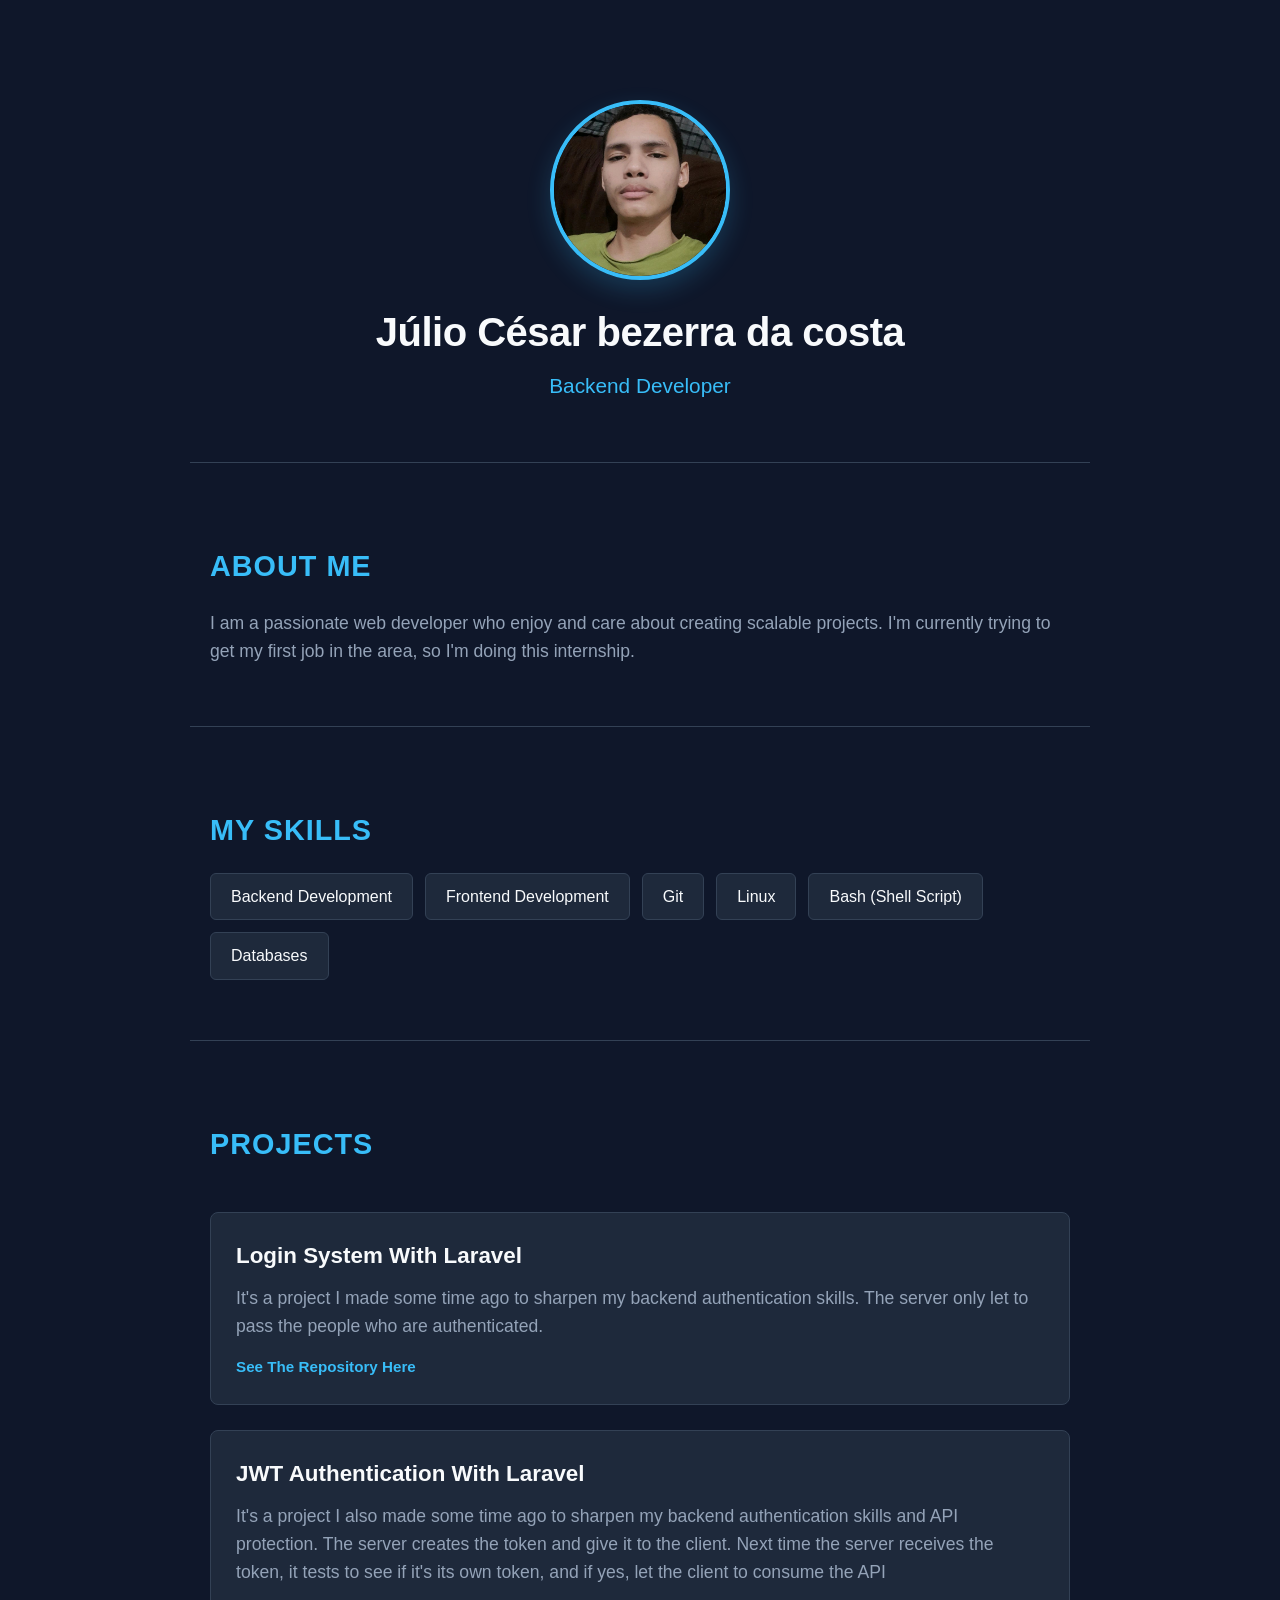
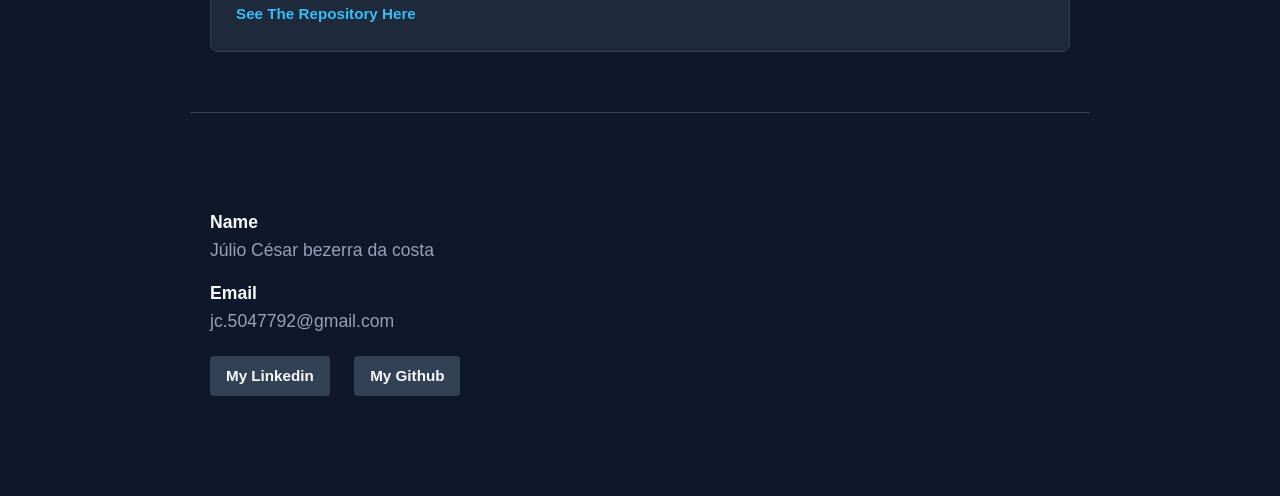
==== index.html @ 9d614a07 "changed" ====
<html>
    <head>

	<title>Personal Portfolio</title>

	<link rel="stylesheet" href="/styles/index.css">

    </head>

    <body>

	<section id="profile">

	    <img src="/images/profilePhoto.jpg" alt="Profile Photo">

	    <h1>Júlio César bezerra da costa</h1>

	    <h2>Backend Developer</h2>

	</section>

	<section id="about_me">

	    <h3>About Me</h3>

	    <p>I am a passionate web developer who enjoy and care about creating scalable projects. I'm currently trying to get my first job in the area, so I'm doing this internship.</p>

	</section>

	<section id="skills">

	    <h3>My Skills</h3>

	    <ul>

		<li>Backend Development</li>

		<li>Frontend Development</li>

		<li>Git</li>

		<li>Linux</li>

		<li>Bash (Shell Script)</li>

		<li>Databases</li>

	    </ul>

	</section>

	<section id="projects">

	    <h3>Projects</h3>

	    <div>

		<h4>Login System With Laravel</h4>

		<p>It's a project I made some time ago to sharpen my backend authentication skills. The server only let to pass the people who are authenticated.</p>

		<a href="https://github.com/PoxaNit/laravel-login-system">See The Repository Here</a>

	    </div>

	    <div>

		<h4>JWT Authentication With Laravel</h4>

		<p>It's a project I also made some time ago to sharpen my backend authentication skills and API protection. The server creates the token and give it to the client. Next time the server receives the token, it tests to see if it's its own token, and if yes, let the client to consume the API</p>

		<a href="https://github.com/PoxaNit/Laravel-JWT-Authentication">See The Repository Here</a>

	    </div>

	</section>

	<section id="contacts">

	    <h4>Name</h4>
	    <p>Júlio César bezerra da costa</p>

	    <h4>Email</h4>
	    <p>jc.5047792@gmail.com</p>

	    <a href="https://www.linkedin.com/in/julio-cesar-bezerra-da-costa-1a3975312">My Linkedin</a>
	    
	    <a href="https://github.com/PoxaNit">My Github</a>

	</section>

    </body>

</html>
---- styles/index.css ----
/* ==========================================================================
   1. CONFIGURAÇÕES GERAIS E VARIÁVEIS
   ========================================================================== */
:root {
    --bg-primary: #0f172a;       /* Azul escuro profundo */
    --bg-secondary: #1e293b;     /* Azul escuro para cartões/seções */
    --accent-color: #38bdf8;     /* Ciano para links e destaques */
    --text-main: #f8fafc;        /* Branco suave para textos principais */
    --text-muted: #94a3b8;       /* Cinza para textos secundários */
    --font-family: 'Segoe UI', Tahoma, Geneva, Verdana, sans-serif;
    --max-width: 900px;
}

* {
    margin: 0;
    padding: 0;
    box-sizing: border-box;
}

html {
    scroll-behavior: smooth; /* Requisito: Rolagem suave entre seções */
    font-family: var(--font-family);
    background-color: var(--bg-primary);
    color: var(--text-main);
    line-height: 1.6;
}

body {
    padding: 20px;
    display: flex;
    flex-direction: column;
    align-items: center;
}

section {
    width: 100%;
    max-width: var(--max-width);
    padding: 60px 20px;
    margin-bottom: 20px;
    border-bottom: 1px solid #334155;
}

section:last-of-type {
    border-bottom: none;
}

h3 {
    font-size: 1.8rem;
    color: var(--accent-color);
    margin-bottom: 20px;
    text-transform: uppercase;
    letter-spacing: 1px;
}

p {
    color: var(--text-muted);
    font-size: 1.1rem;
}

/* ==========================================================================
   2. SEÇÃO DE PERFIL (#profile)
   ========================================================================== */
#profile {
    text-align: center;
    padding-top: 80px;
}

#profile img {
    width: 180px;
    height: 180px;
    border-radius: 50%;
    object-fit: cover;
    border: 4px solid var(--accent-color);
    margin-bottom: 20px;
    box-shadow: 0 10px 25px rgba(56, 189, 248, 0.2);
}

#profile h1 {
    font-size: 2.5rem;
    margin-bottom: 5px;
    letter-spacing: -0.5px;
}

#profile h2 {
    font-size: 1.3rem;
    color: var(--accent-color);
    font-weight: 400;
}

/* ==========================================================================
   3. SEÇÃO DE SKILLS (#skills)
   ========================================================================== */
/* Nota: Corrigindo estilização para a tag customizada <list> ou <ul> */
#skills list, #skills ul {
    display: flex;
    flex-wrap: wrap;
    gap: 12px;
    padding: 0;
    list-style: none;
}

#skills li {
    background-color: var(--bg-secondary);
    color: var(--text-main);
    padding: 10px 20px;
    border-radius: 6px;
    font-weight: 500;
    border: 1px solid #334155;
    transition: transform 0.2s ease, border-color 0.2s ease;
}

#skills li:hover {
    transform: translateY(-3px);
    border-color: var(--accent-color);
}

/* ==========================================================================
   4. SEÇÃO DE PROJETOS (#projects)
   ========================================================================== */
#projects {
    display: flex;
    flex-direction: column;
    gap: 25px;
}

#projects div {
    background-color: var(--bg-secondary);
    padding: 25px;
    border-radius: 8px;
    border: 1px solid #334155;
    transition: box-shadow 0.3s ease;
}

#projects div:hover {
    box-shadow: 0 8px 20px rgba(0, 0, 0, 0.4);
}

#projects h4 {
    font-size: 1.4rem;
    margin-bottom: 10px;
    color: var(--text-main);
}

#projects p {
    margin-bottom: 15px;
}

#projects a, #contacts a {
    display: inline-block;
    color: var(--accent-color);
    text-decoration: none;
    font-weight: bold;
    font-size: 0.95rem;
    transition: opacity 0.2s ease;
}

#projects a:hover, #contacts a:hover {
    text-decoration: underline;
    opacity: 0.8;
}

/* ==========================================================================
   5. SEÇÃO DE CONTATOS (#contacts)
   ========================================================================== */
#contacts h4 {
    font-size: 1.1rem;
    margin-top: 15px;
    color: var(--text-main);
}

#contacts p {
    margin-bottom: 10px;
}

#contacts a {
    margin-right: 20px;
    margin-top: 10px;
    background-color: #334155;
    color: var(--text-main);
    padding: 8px 16px;
    border-radius: 4px;
}

#contacts a:hover {
    background-color: var(--accent-color);
    color: var(--bg-primary);
    text-decoration: none;
}

/* ==========================================================================
   6. RESPONSIVIDADE (MOBILE FIRST / ADAPTAÇÕES)
   ========================================================================== */
@media (max-width: 600px) {
    section {
        padding: 40px 10px;
    }

    #profile h1 {
        font-size: 2rem;
    }

    #profile img {
        width: 140px;
        height: 140px;
    }

    #skills list, #skills ul {
        justify-content: center;
    }

    #contacts a {
        display: block;
        text-align: center;
        margin-right: 0;
        margin-bottom: 10px;
    }
}
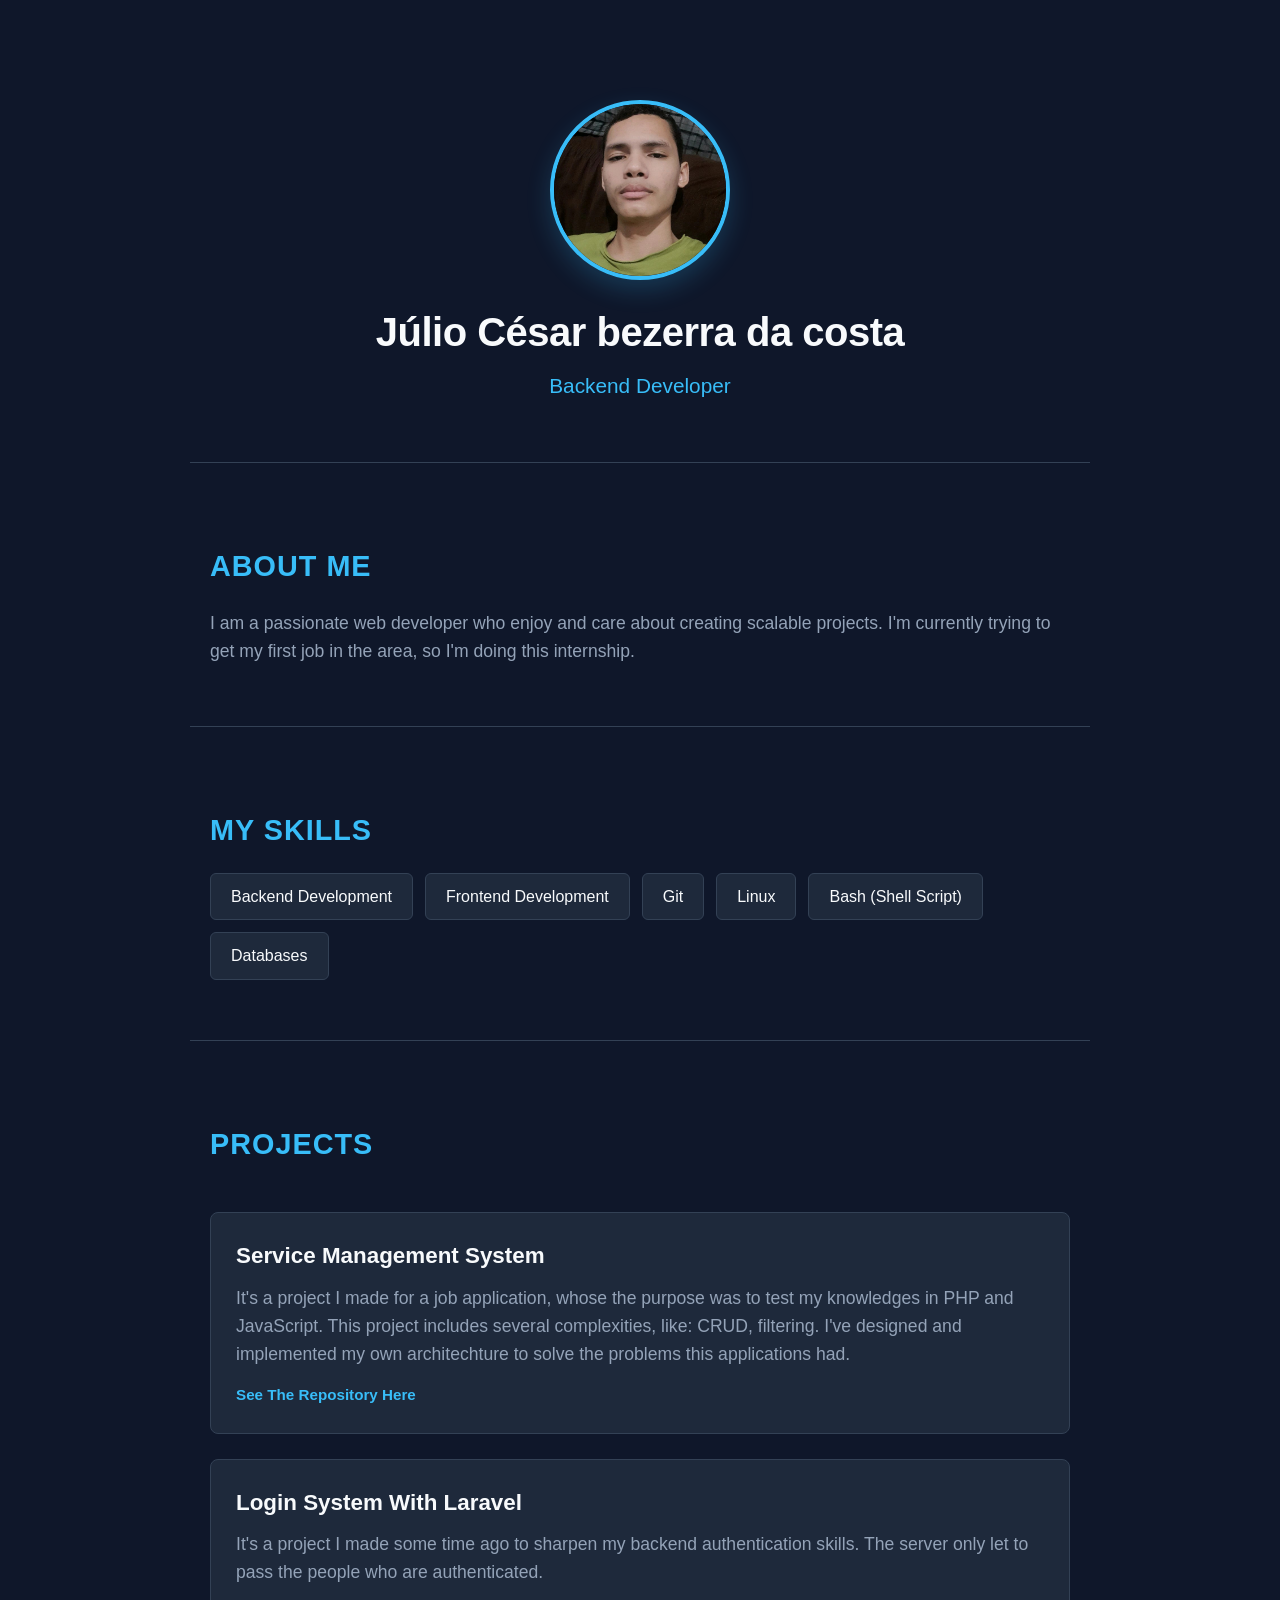
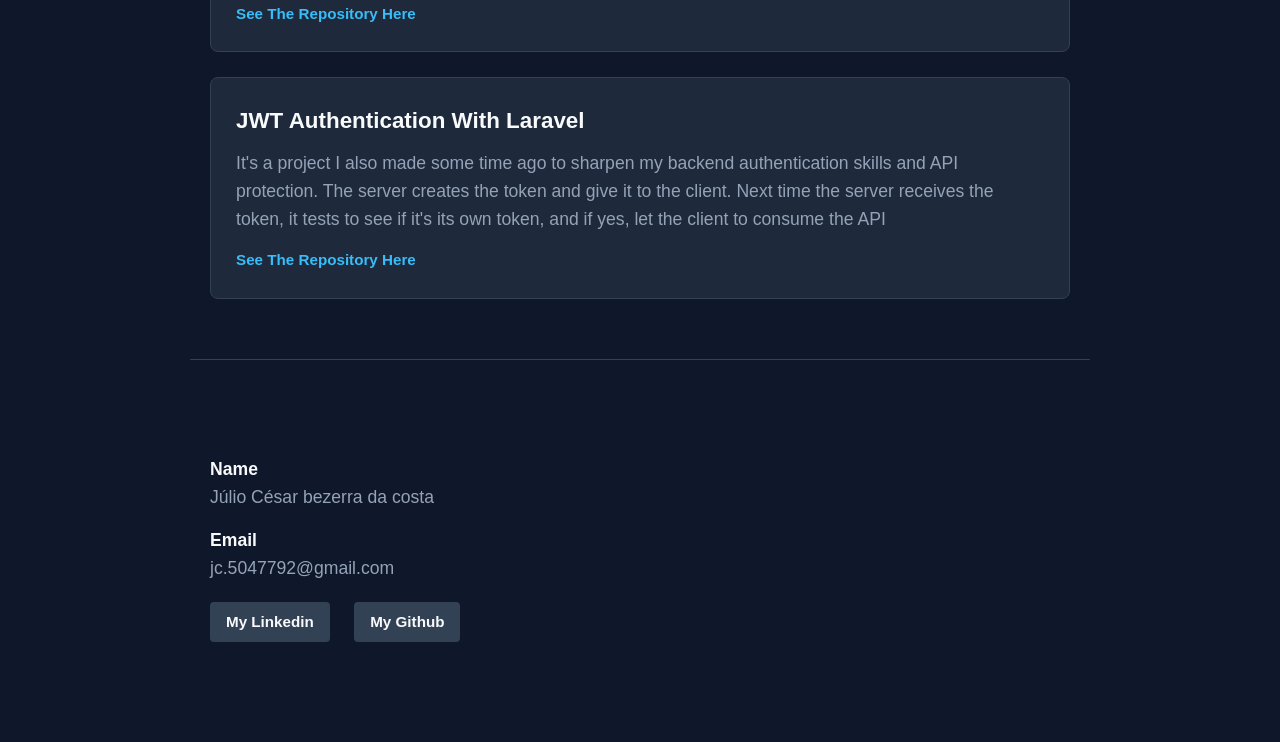
==== commit 2edae541: "Project added" ====
--- a/index.html
+++ b/index.html
@@ -55,6 +55,20 @@
 
 	    <div>
 
+		<h4>Service Management System</h4>
+
+		<p>
+		    It's a project I made for a job application, whose the purpose was to test my knowledges in PHP and JavaScript.
+		    This project includes several complexities, like: CRUD, filtering. I've designed and implemented my own architechture
+		    to solve the problems this applications had.
+		</p>
+
+		<a href="https://github.com/PoxaNit/TitanSoftwareERP_avaliacao_php">See The Repository Here</a>
+
+	    </div>
+
+	    <div>
+
 		<h4>Login System With Laravel</h4>
 
 		<p>It's a project I made some time ago to sharpen my backend authentication skills. The server only let to pass the people who are authenticated.</p>
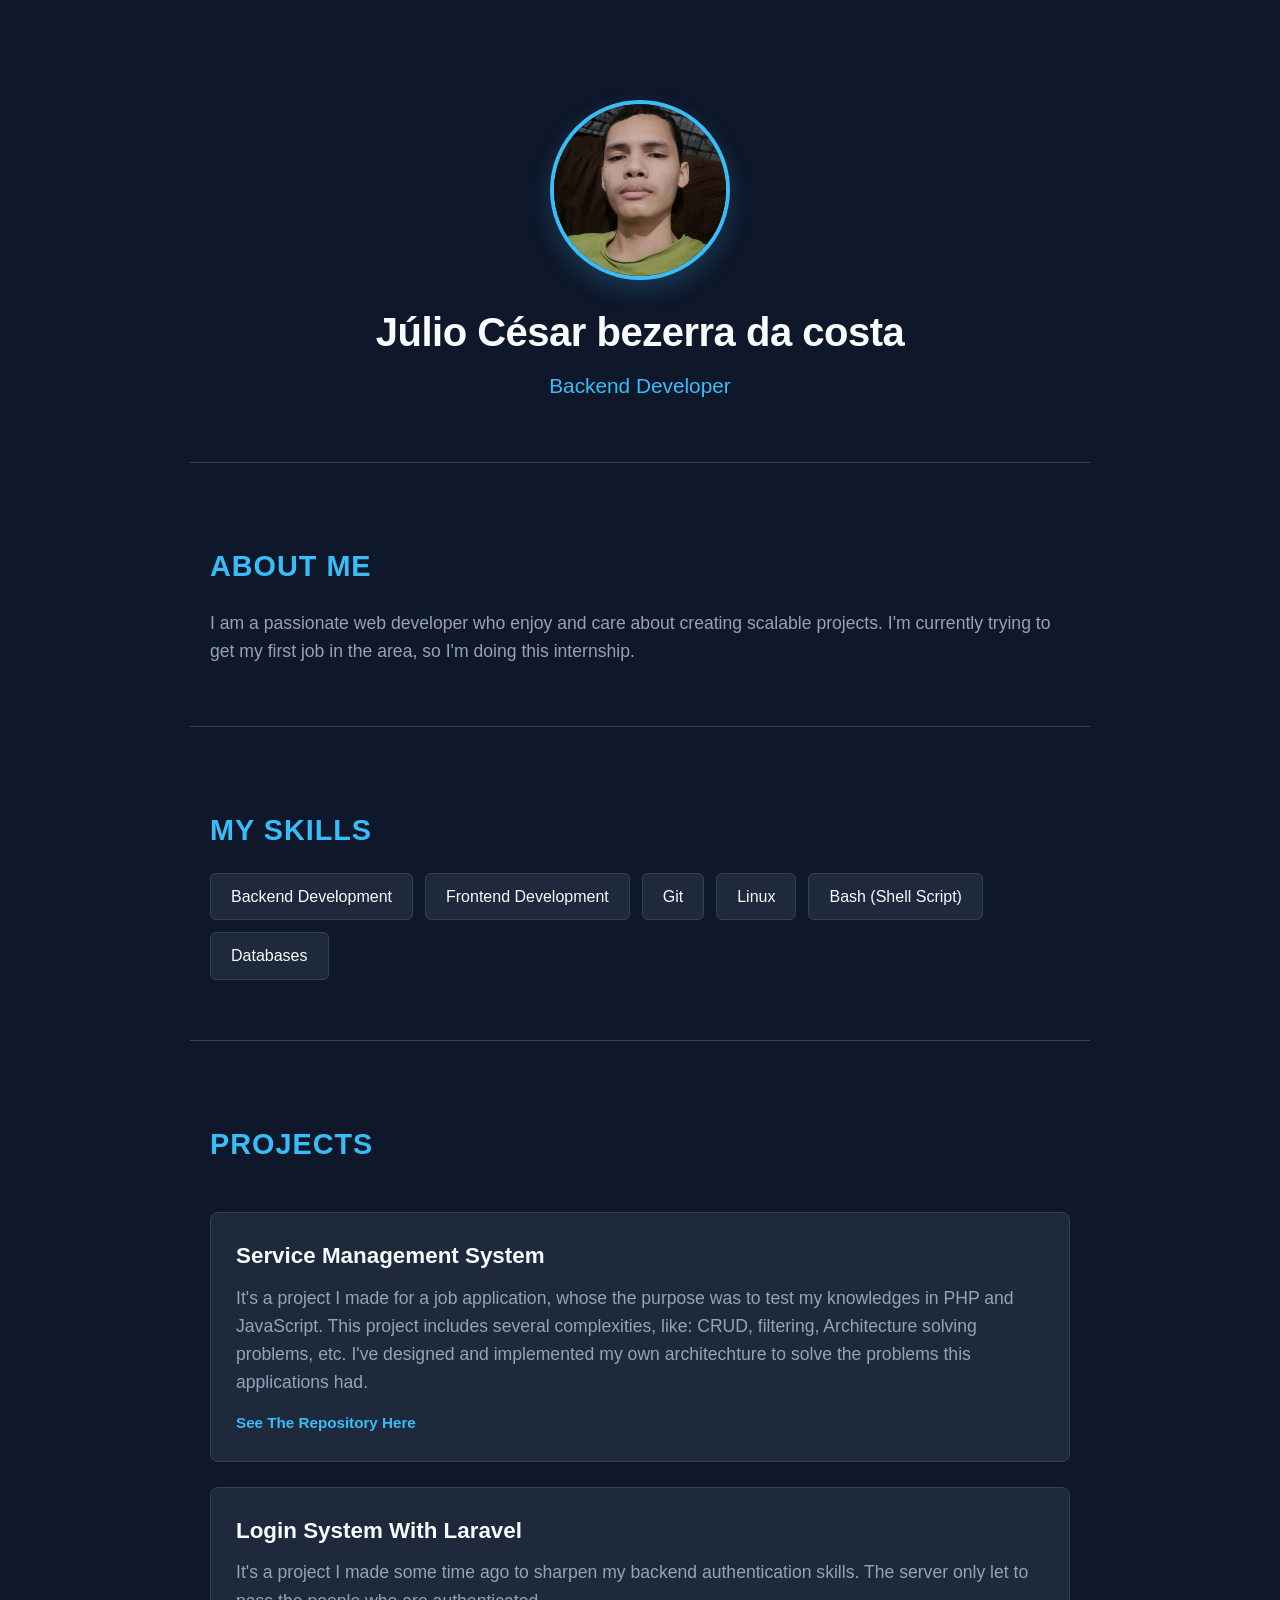
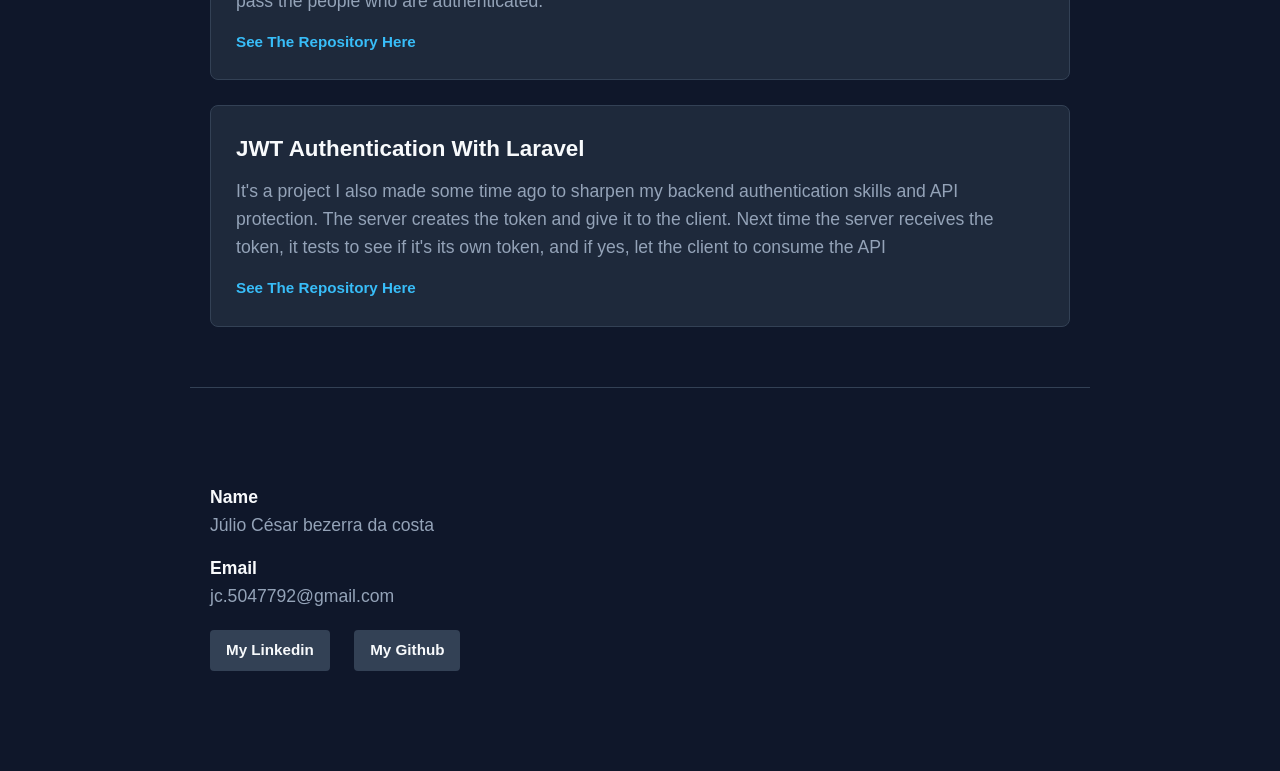
==== commit c9faeae1: "changed" ====
--- a/index.html
+++ b/index.html
@@ -59,8 +59,8 @@
 
 		<p>
 		    It's a project I made for a job application, whose the purpose was to test my knowledges in PHP and JavaScript.
-		    This project includes several complexities, like: CRUD, filtering. I've designed and implemented my own architechture
-		    to solve the problems this applications had.
+		    This project includes several complexities, like: CRUD, filtering, Architecture solving problems, etc. I've designed
+		    and implemented my own architechture to solve the problems this applications had.
 		</p>
 
 		<a href="https://github.com/PoxaNit/TitanSoftwareERP_avaliacao_php">See The Repository Here</a>
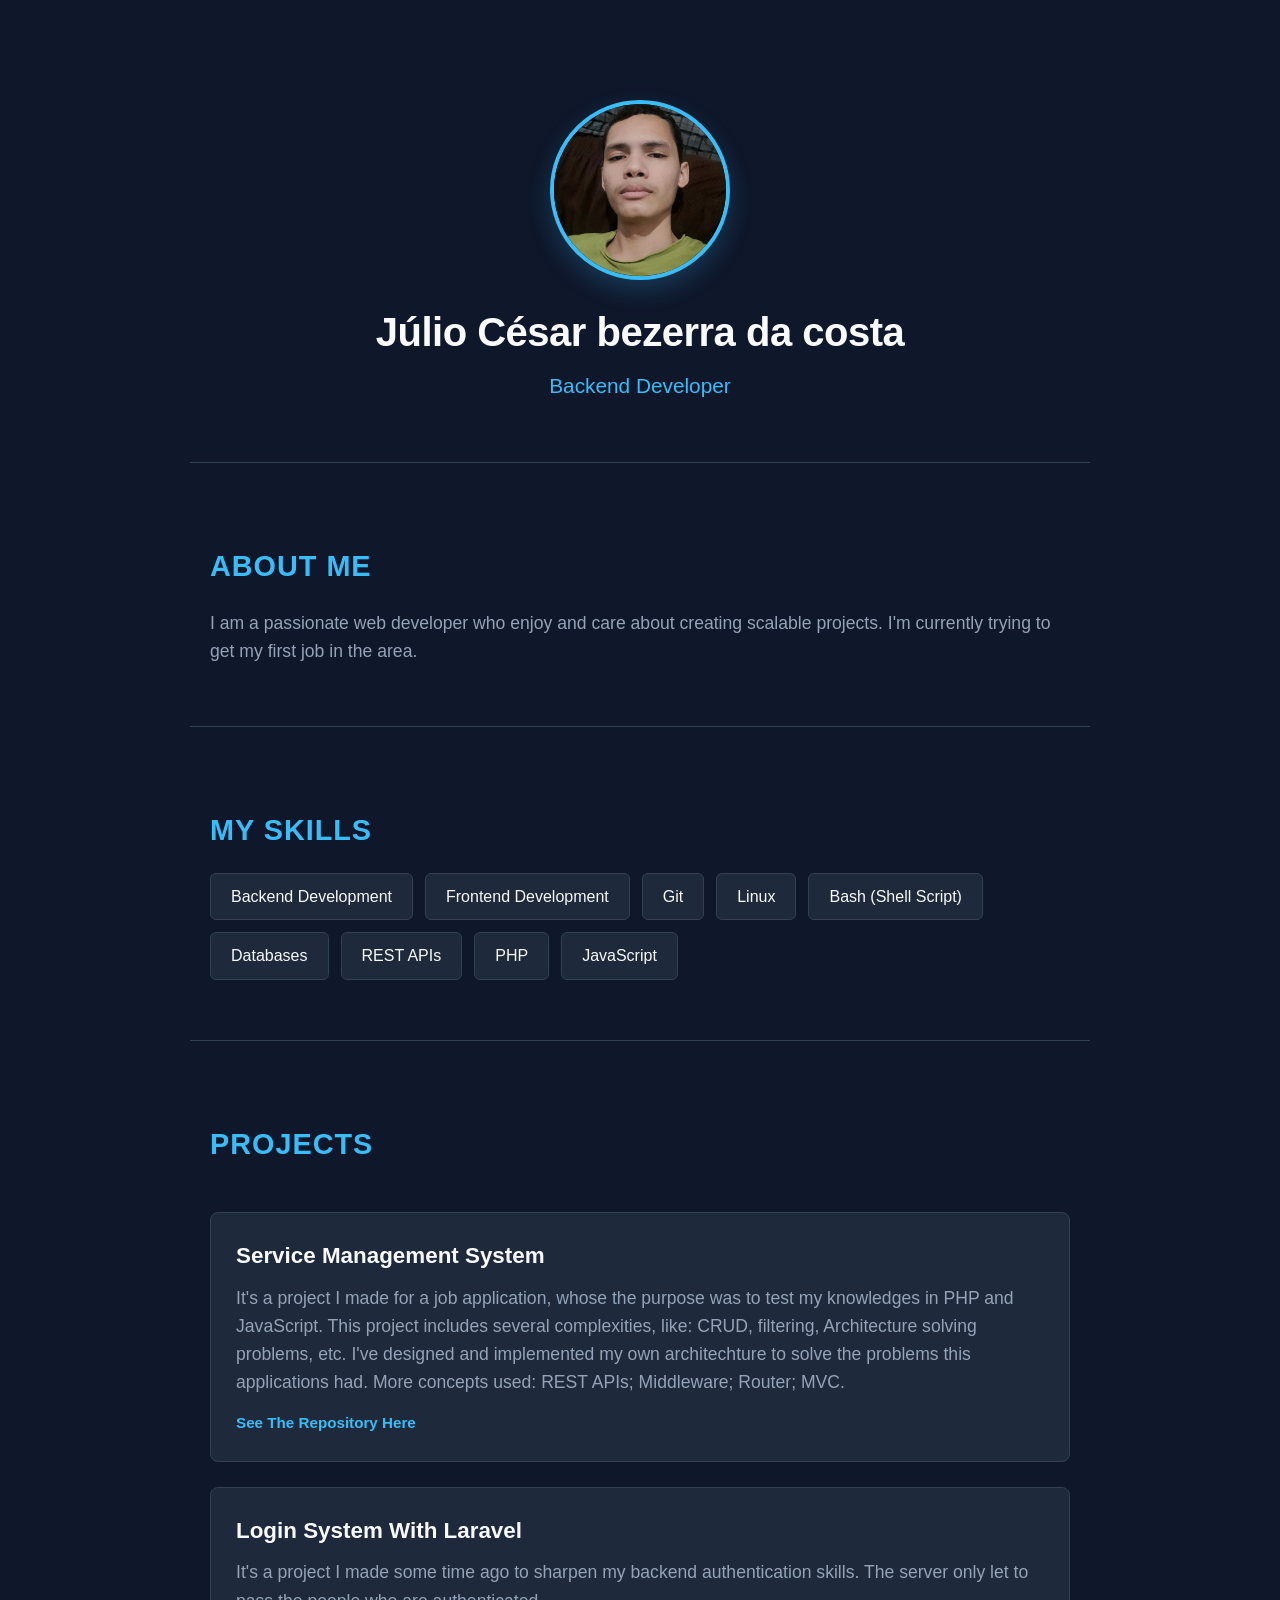
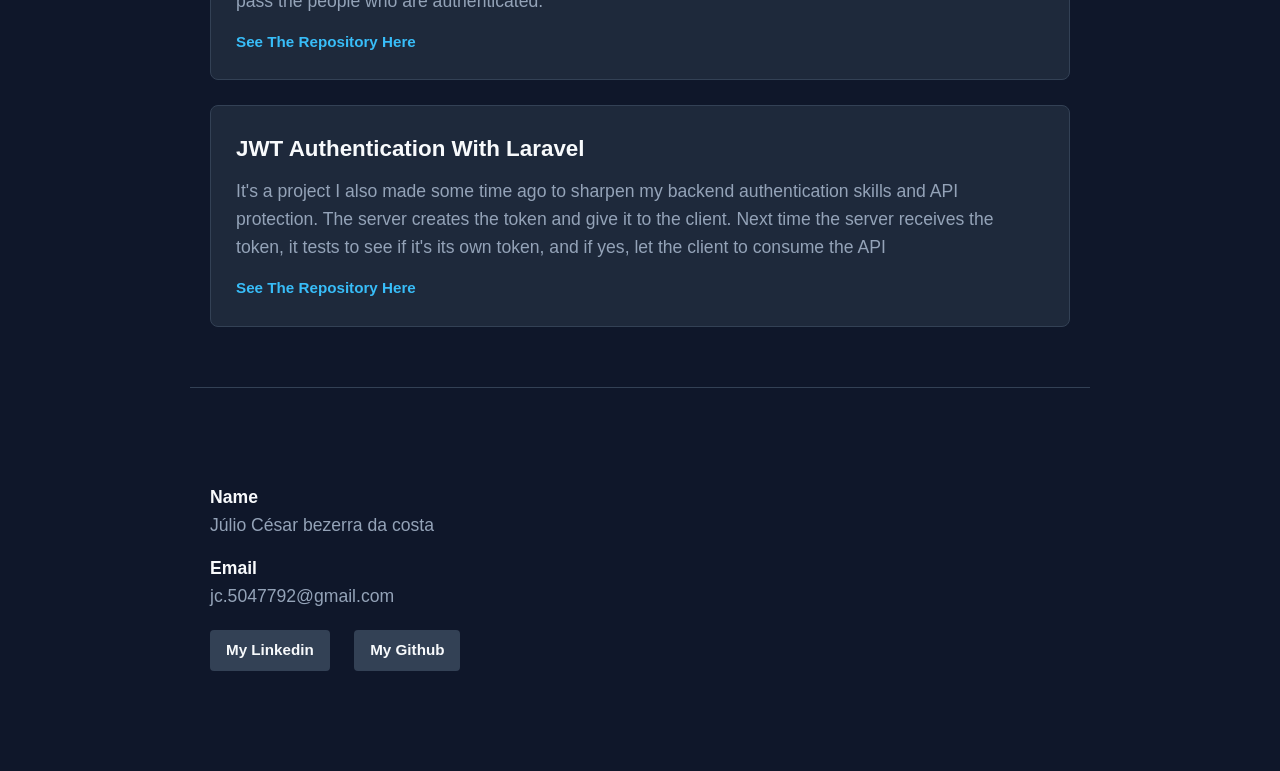
==== commit 85799e0c: "Some adjustements" ====
--- a/index.html
+++ b/index.html
@@ -23,7 +23,7 @@
 
 	    <h3>About Me</h3>
 
-	    <p>I am a passionate web developer who enjoy and care about creating scalable projects. I'm currently trying to get my first job in the area, so I'm doing this internship.</p>
+	    <p>I am a passionate web developer who enjoy and care about creating scalable projects. I'm currently trying to get my first job in the area.</p>
 
 	</section>
 
@@ -45,6 +45,12 @@
 
 		<li>Databases</li>
 
+		<li>REST APIs</li>
+
+		<li>PHP</li>
+
+		<li>JavaScript</li>
+
 	    </ul>
 
 	</section>
@@ -60,10 +66,11 @@
 		<p>
 		    It's a project I made for a job application, whose the purpose was to test my knowledges in PHP and JavaScript.
 		    This project includes several complexities, like: CRUD, filtering, Architecture solving problems, etc. I've designed
-		    and implemented my own architechture to solve the problems this applications had.
+		    and implemented my own architechture to solve the problems this applications had. More concepts used: REST APIs; Middleware;
+		    Router; MVC.
 		</p>
 
-		<a href="https://github.com/PoxaNit/TitanSoftwareERP_avaliacao_php">See The Repository Here</a>
+		<a href="https://github.com/PoxaNit/TitanSoftwareERP_projeto_avaliacao_php">See The Repository Here</a>
 
 	    </div>
 
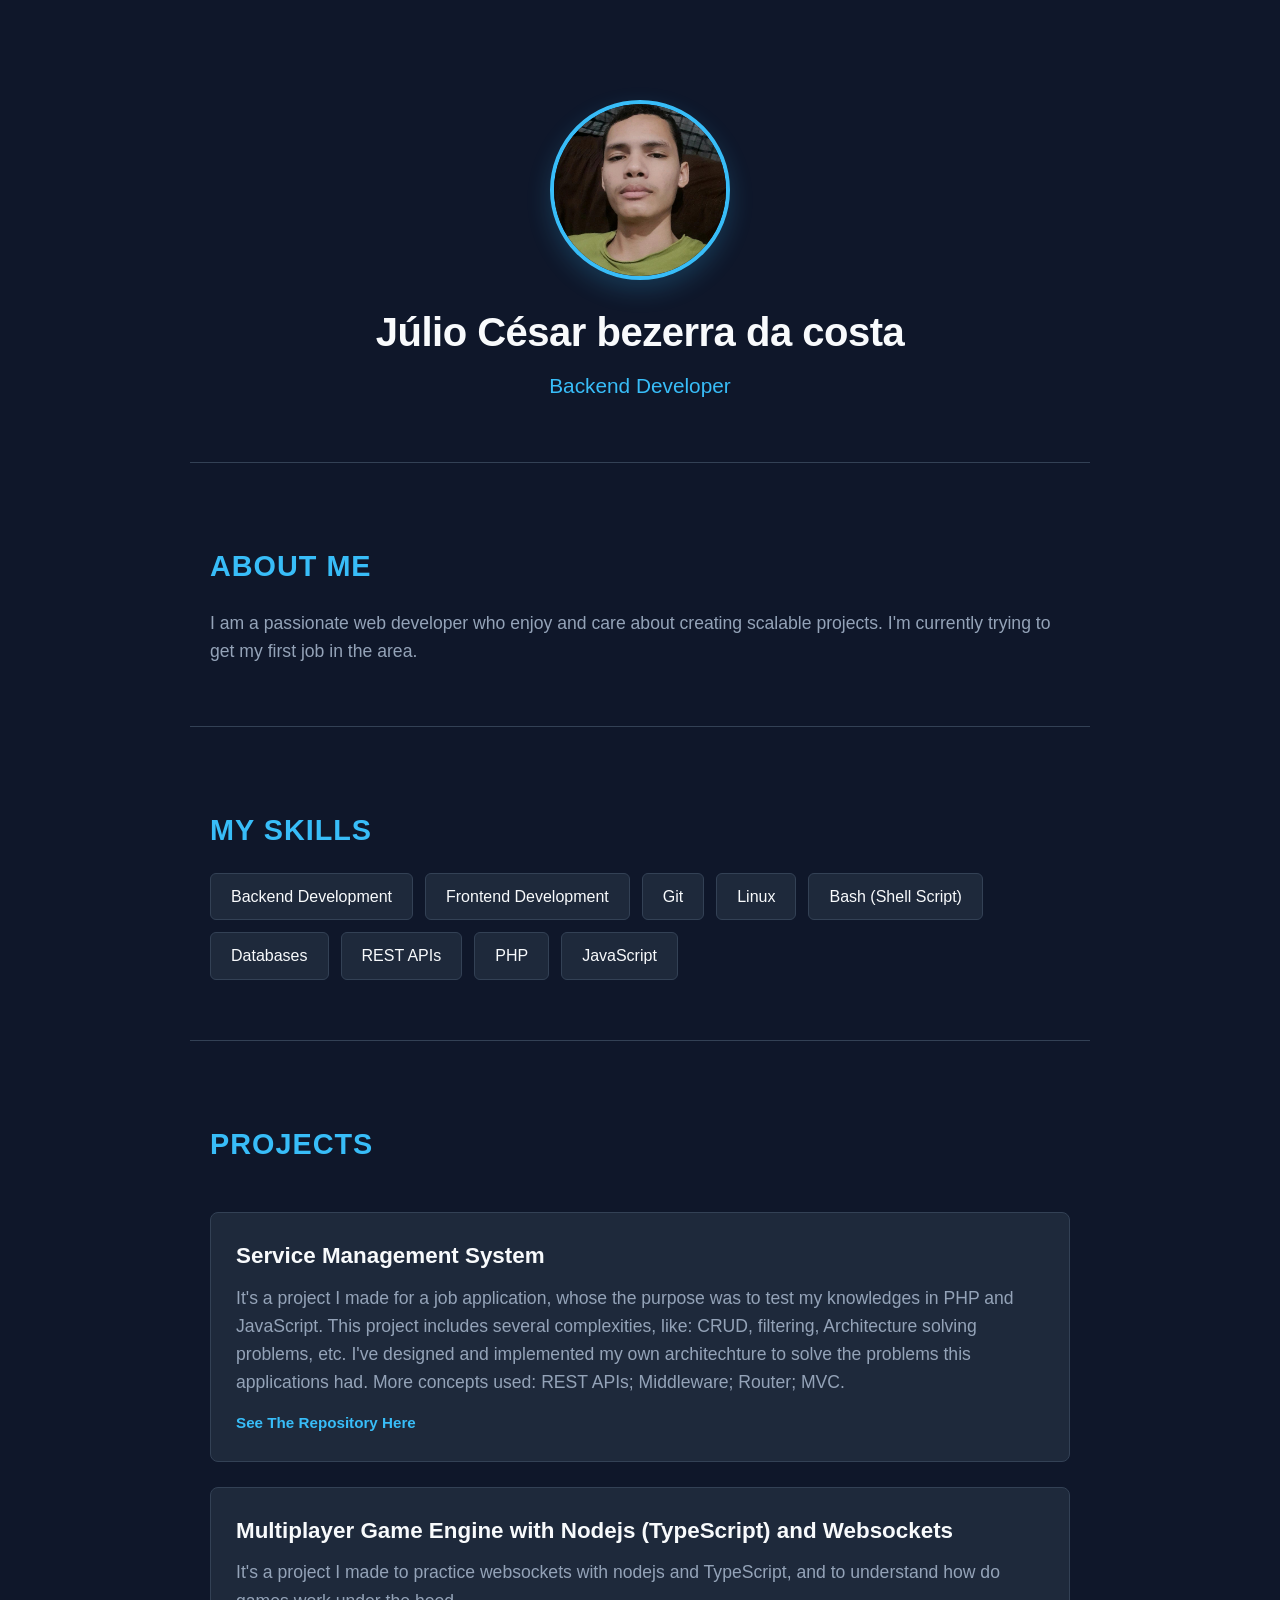
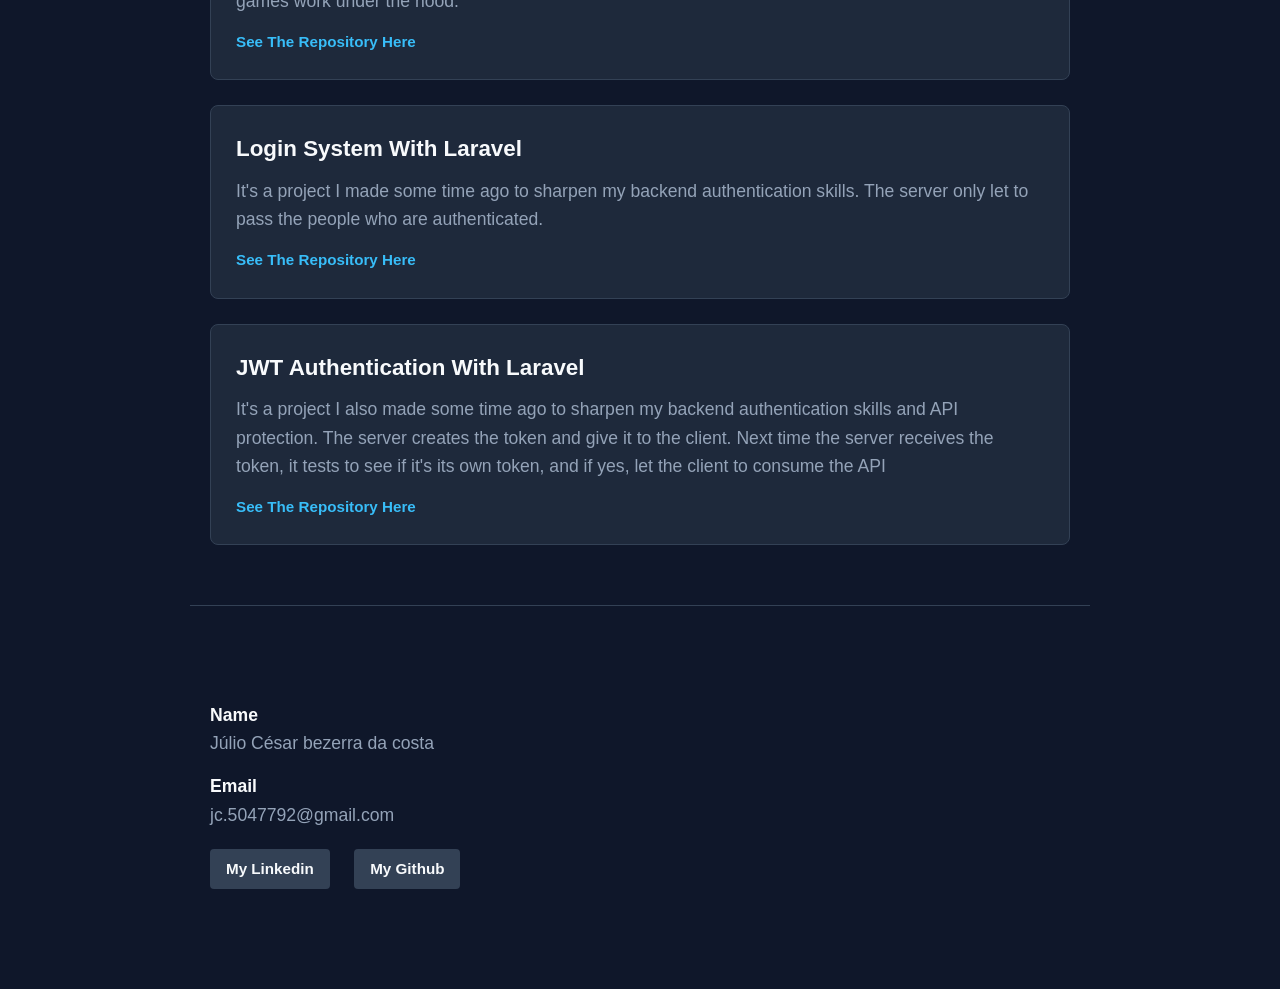
==== commit e77a0214: "Project Added" ====
--- a/index.html
+++ b/index.html
@@ -76,6 +76,19 @@
 
 	    <div>
 
+		<h4>Multiplayer Game Engine with Nodejs (TypeScript) and Websockets</h4>
+
+		<p>
+		    It's a project I made to practice websockets with nodejs and TypeScript,
+		    and to understand how do games work under the hood.
+		</p>
+
+		<a href="https://github.com/PoxaNit/NodeJS-TypeScript-multiplayer-game-engine">See The Repository Here</a>
+
+	    </div>
+
+	    <div>
+
 		<h4>Login System With Laravel</h4>
 
 		<p>It's a project I made some time ago to sharpen my backend authentication skills. The server only let to pass the people who are authenticated.</p>
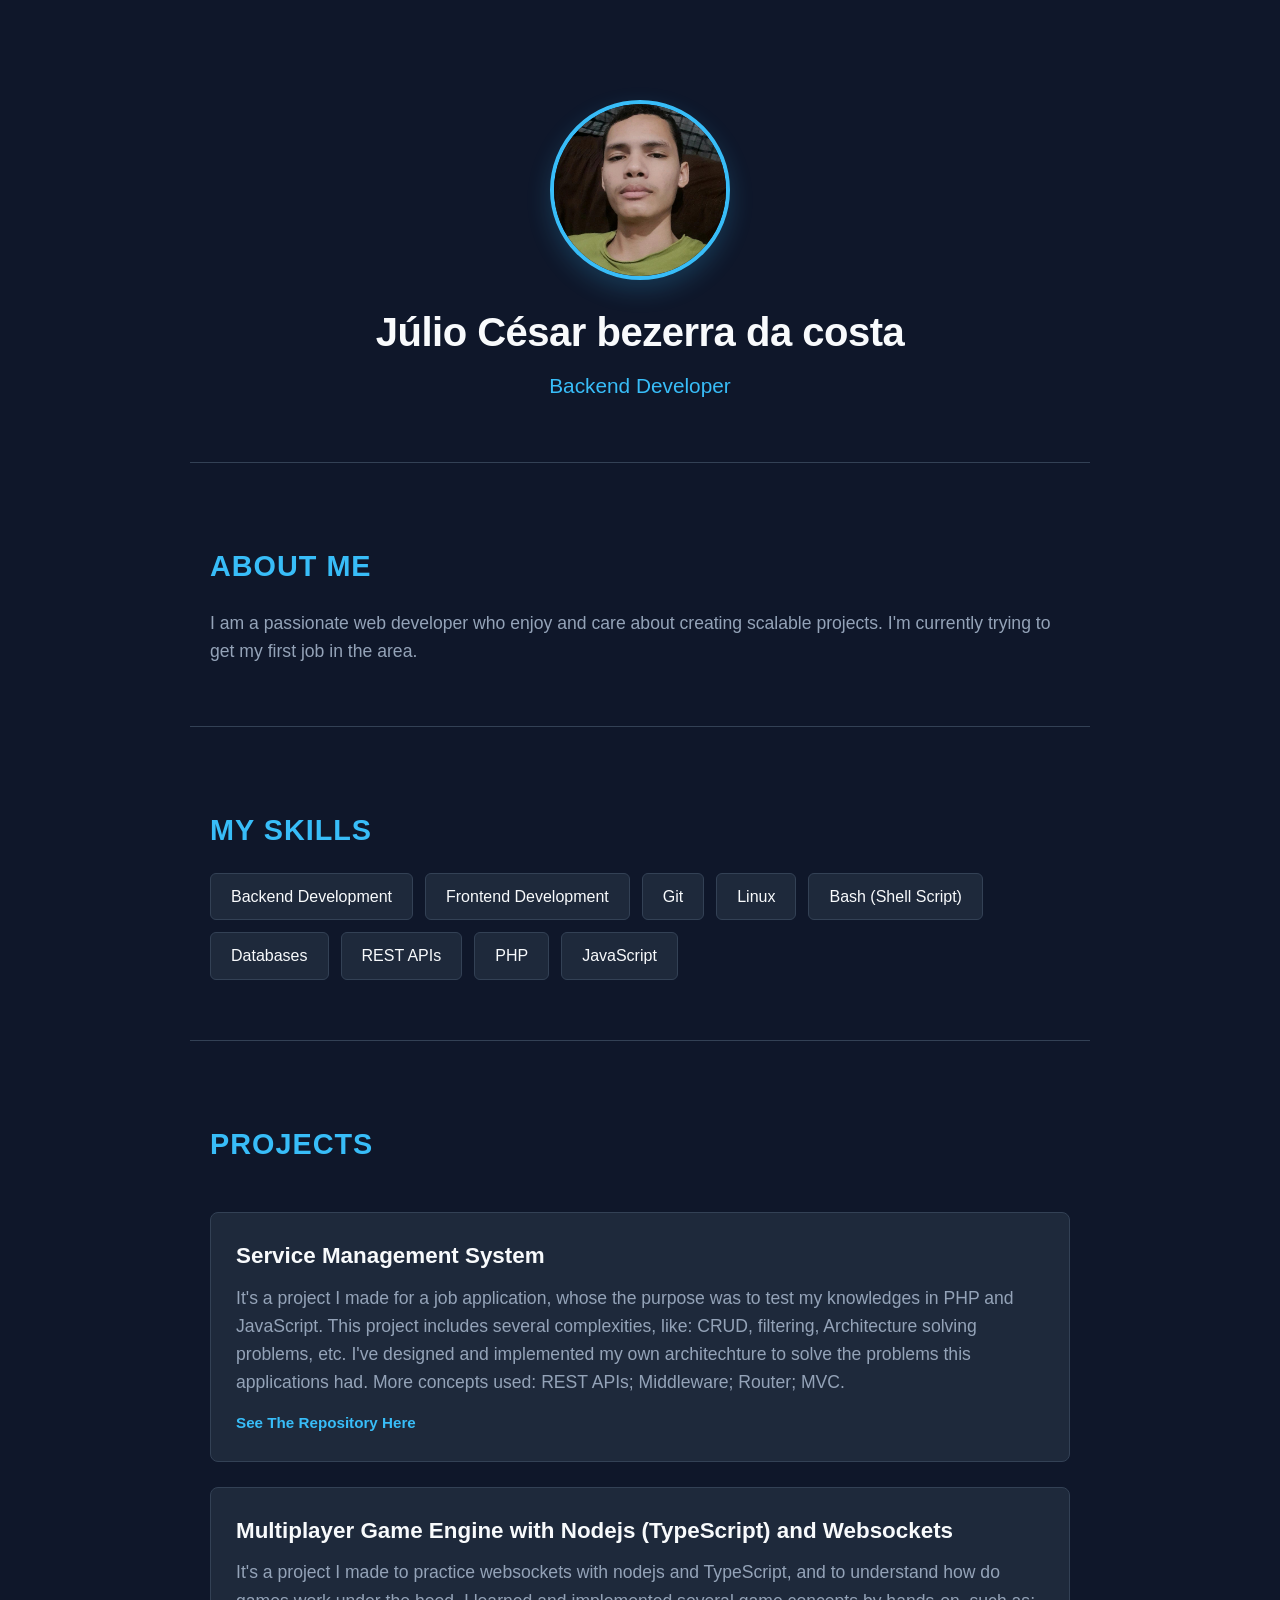
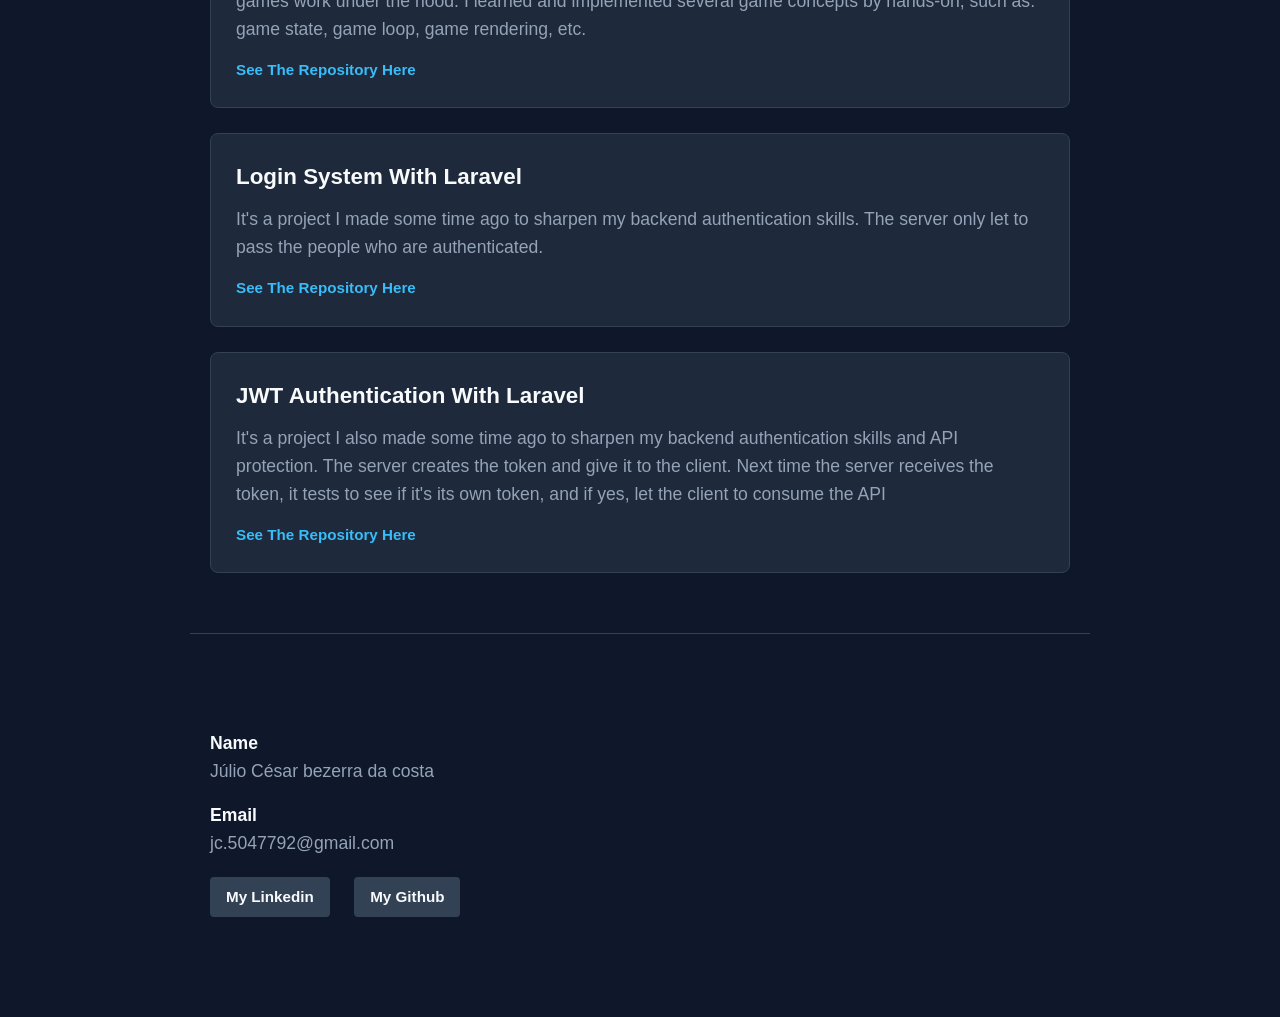
==== commit 828ebcee: "Some changes" ====
--- a/index.html
+++ b/index.html
@@ -80,7 +80,8 @@
 
 		<p>
 		    It's a project I made to practice websockets with nodejs and TypeScript,
-		    and to understand how do games work under the hood.
+		    and to understand how do games work under the hood. I learned and implemented
+		    several game concepts by hands-on, such as: game state, game loop, game rendering, etc.
 		</p>
 
 		<a href="https://github.com/PoxaNit/NodeJS-TypeScript-multiplayer-game-engine">See The Repository Here</a>
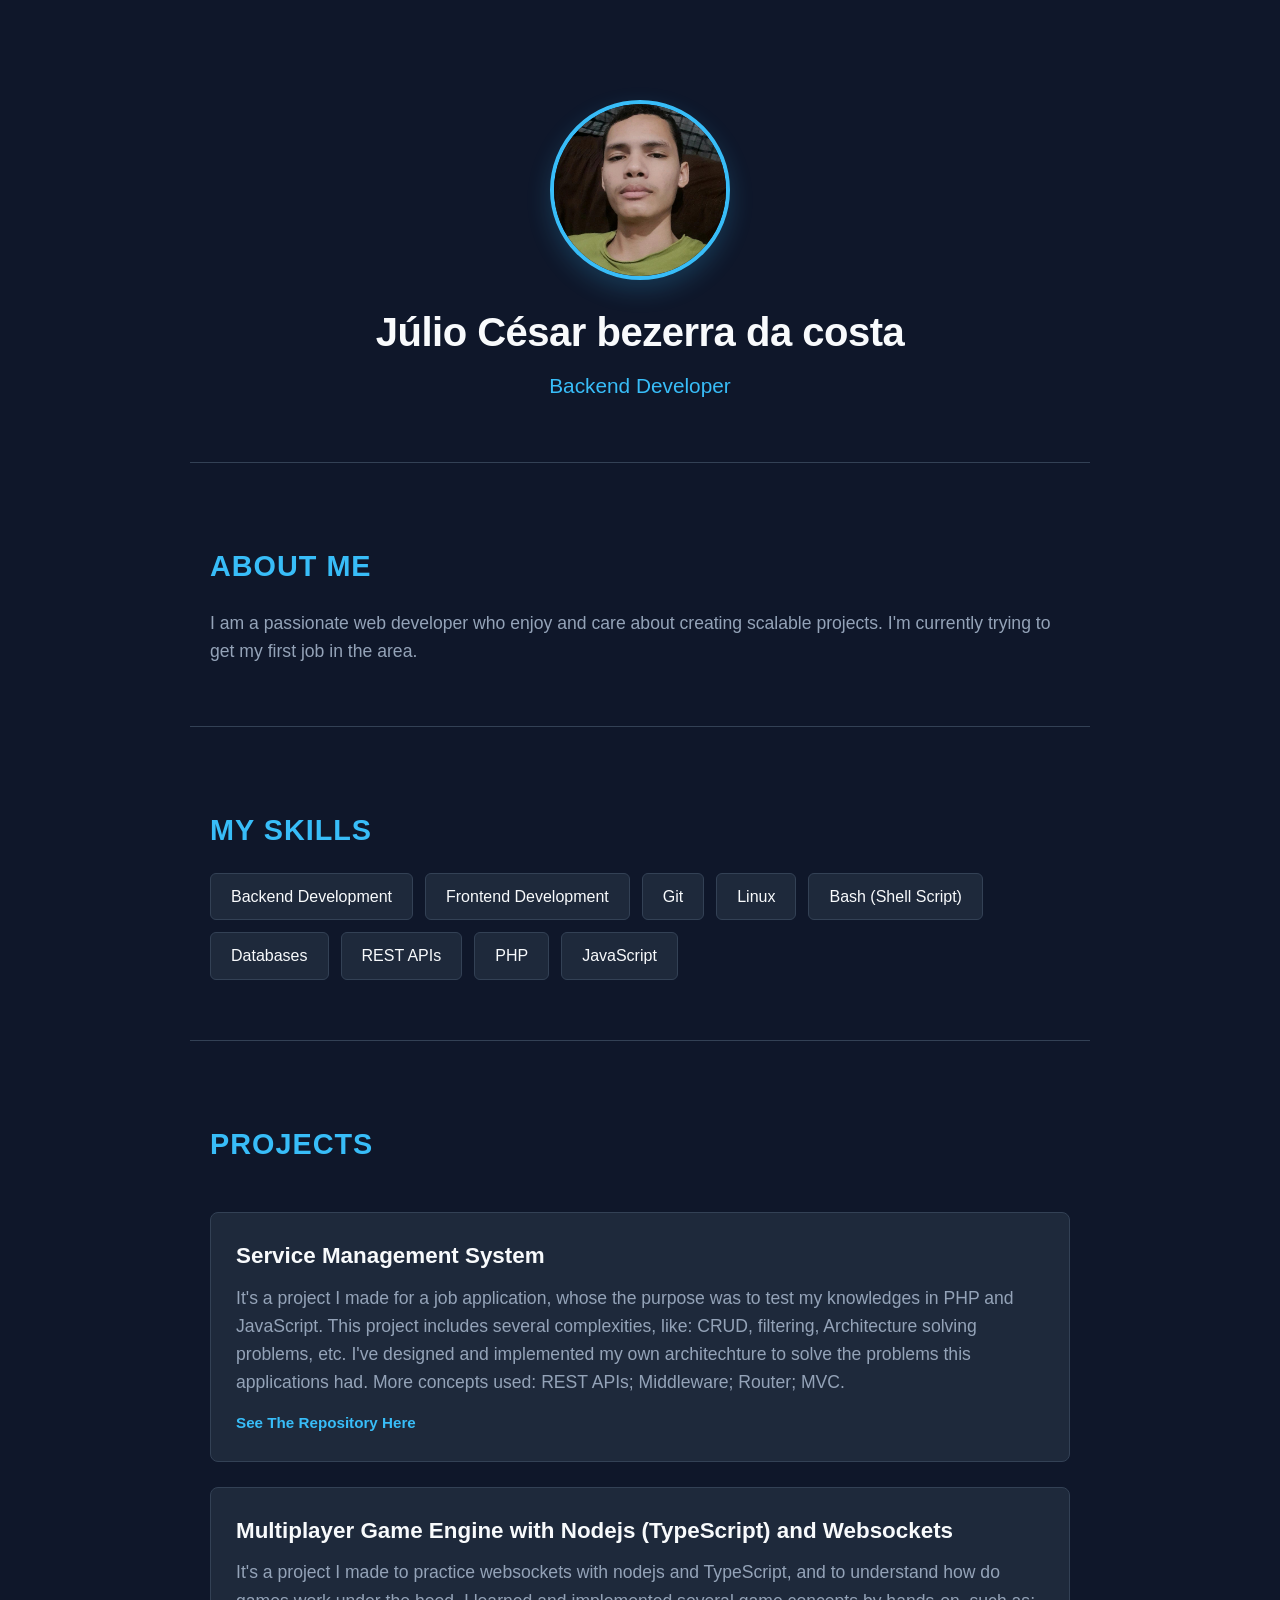
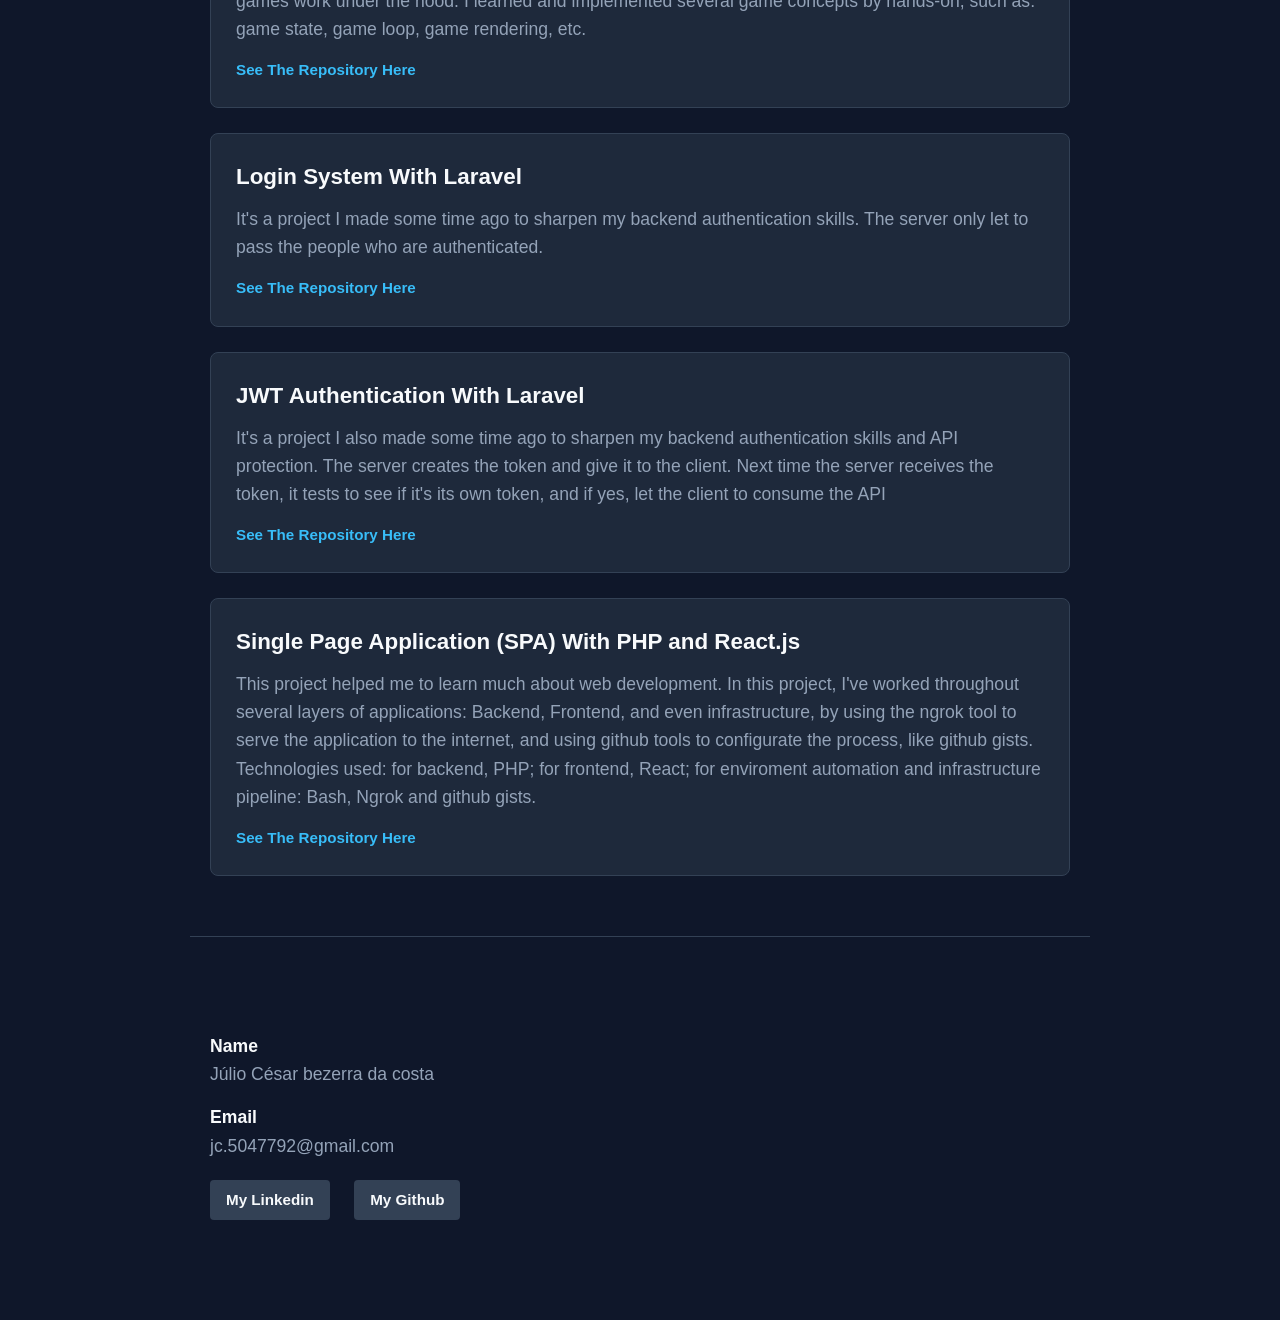
==== commit d70dda63: "Project Added" ====
--- a/index.html
+++ b/index.html
@@ -108,6 +108,23 @@
 
 	    </div>
 
+	    <div>
+
+		<h4>Single Page Application (SPA) With PHP and React.js</h4>
+
+		<p>
+		    This project helped me to learn much about web development. In this project,
+		    I've worked throughout several layers of applications: Backend, Frontend, and even
+		    infrastructure, by using the ngrok tool to serve the application to the internet,
+		    and using github tools to configurate the process, like github gists. Technologies used:
+		    for backend, PHP; for frontend, React; for enviroment automation and infrastructure pipeline:
+		    Bash, Ngrok and github gists.
+		</p>
+
+		<a href="https://github.com/PoxaNit/Gerenciador-de-Card-pio">See The Repository Here</a>
+
+	    </div>
+
 	</section>
 
 	<section id="contacts">
